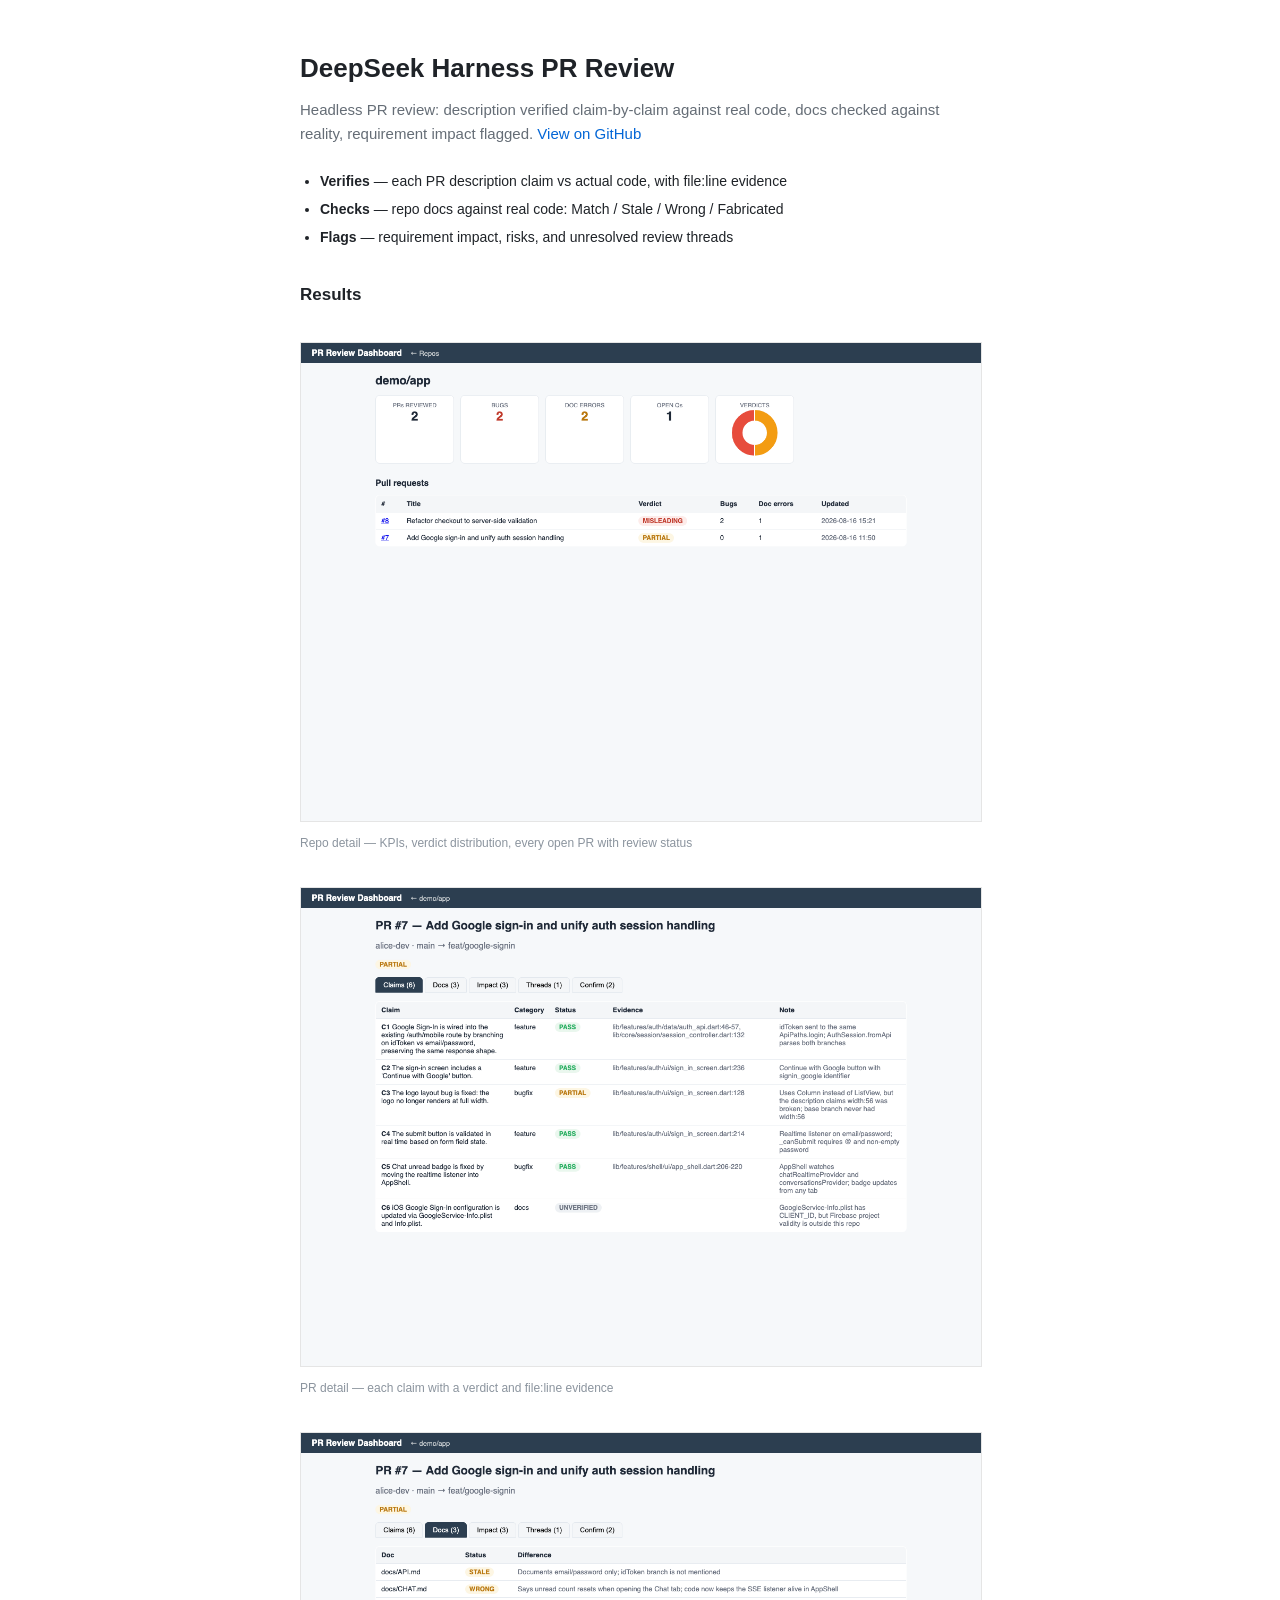
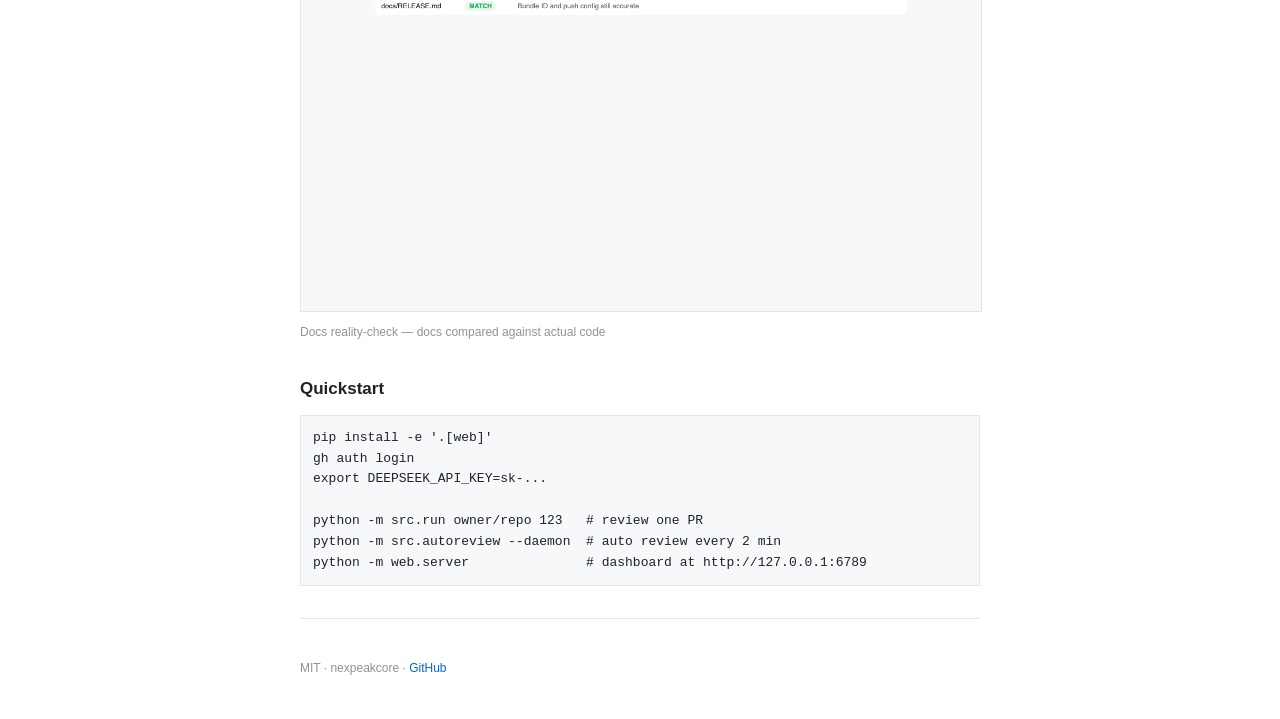
==== docs/index.html @ daf909d9 "docs: minimal landing page (bare system style)" ====
<!DOCTYPE html>
<html lang="en">
<head>
<meta charset="utf-8">
<meta name="viewport" content="width=device-width, initial-scale=1">
<title>DeepSeek Harness PR Review</title>
<meta name="description" content="Headless PR review: description verified claim-by-claim against real code, docs checked against reality, requirement impact flagged.">
<style>
body { margin: 0 auto; max-width: 680px; padding: 48px 20px 40px;
       font-family: -apple-system, "Segoe UI", Roboto, sans-serif;
       color: #1f2328; line-height: 1.6; }
a { color: #0366d6; text-decoration: none; }
a:hover { text-decoration: underline; }
h1 { font-size: 26px; font-weight: 600; margin: 0; }
.tagline { font-size: 15px; color: #656d76; margin: 8px 0 16px; }
ul { margin: 24px 0 0; padding-left: 20px; font-size: 14px; }
li { margin: 6px 0; }
img { max-width: 100%; margin-top: 10px; border: 1px solid #e5e5e5; }
figure { margin: 24px 0 0; }
figcaption { font-size: 12px; color: #8b949e; margin-top: 4px; }
pre { background: #f6f8fa; border: 1px solid #e5e5e5; padding: 12px;
      overflow-x: auto; font-size: 13px; }
code { font-family: ui-monospace, SFMono-Regular, Menlo, monospace; }
hr { border: none; border-top: 1px solid #e5e5e5; margin: 32px 0; }
footer { margin-top: 40px; font-size: 12px; color: #8b949e; }
h2 { font-size: 17px; font-weight: 600; margin: 32px 0 8px; }
</style>
</head>
<body>

<h1>DeepSeek Harness PR Review</h1>
<p class="tagline">Headless PR review: description verified claim-by-claim against
real code, docs checked against reality, requirement impact flagged.
<a href="https://github.com/nexpeakcore/deepseek-harness-pr-review">View on GitHub</a></p>

<ul>
  <li><b>Verifies</b> — each PR description claim vs actual code, with file:line evidence</li>
  <li><b>Checks</b> — repo docs against real code: Match / Stale / Wrong / Fabricated</li>
  <li><b>Flags</b> — requirement impact, risks, and unresolved review threads</li>
</ul>

<h2>Results</h2>

<figure>
  <img src="screenshots/repo-detail.png" alt="Repo detail: KPIs, verdict donut, open PRs with review status">
  <figcaption>Repo detail — KPIs, verdict distribution, every open PR with review status</figcaption>
</figure>

<figure>
  <img src="screenshots/pr-claims.png" alt="PR detail: claims with verdicts and evidence">
  <figcaption>PR detail — each claim with a verdict and file:line evidence</figcaption>
</figure>

<figure>
  <img src="screenshots/pr-docs.png" alt="Docs reality check tab">
  <figcaption>Docs reality-check — docs compared against actual code</figcaption>
</figure>

<h2>Quickstart</h2>

<pre><code>pip install -e '.[web]'
gh auth login
export DEEPSEEK_API_KEY=sk-...

python -m src.run owner/repo 123   # review one PR
python -m src.autoreview --daemon  # auto review every 2 min
python -m web.server               # dashboard at http://127.0.0.1:6789</code></pre>

<hr>

<footer>MIT · nexpeakcore · <a href="https://github.com/nexpeakcore/deepseek-harness-pr-review">GitHub</a></footer>

</body>
</html>
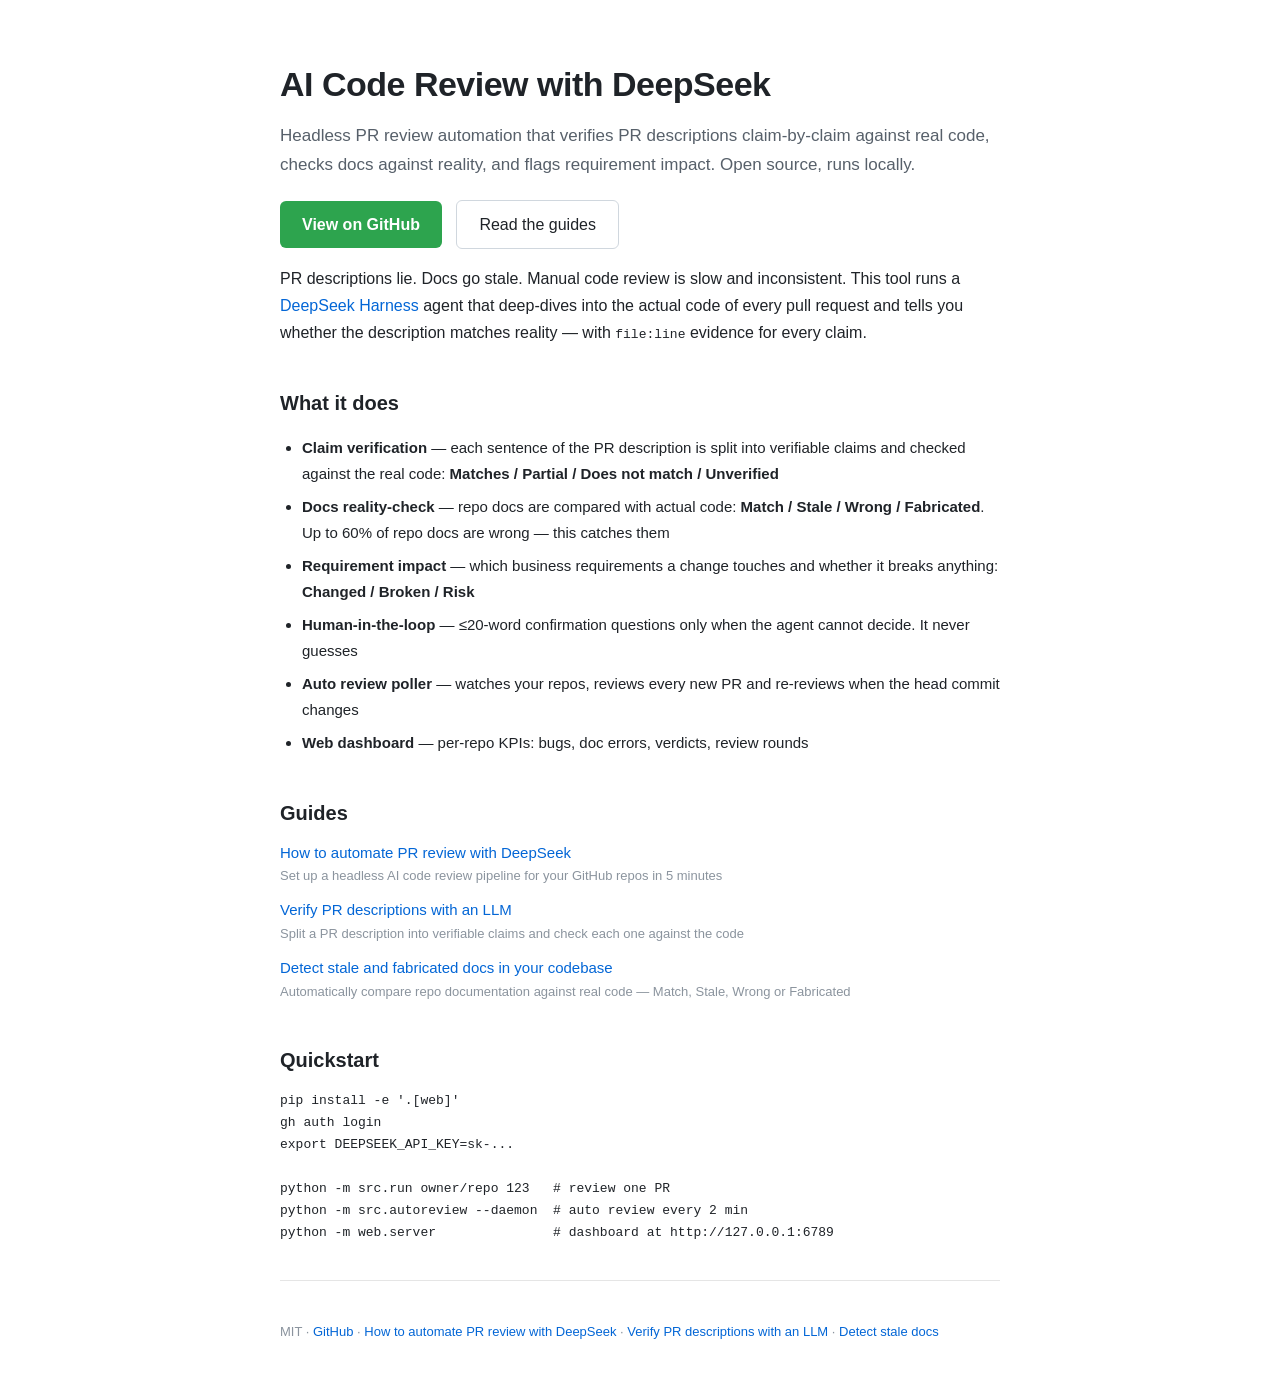
==== commit d0335a8b: "seo: SEO landing + 3 keyword guides + sitemap + robots" ====
--- a/docs/index.html
+++ b/docs/index.html
@@ -3,61 +3,82 @@
 <head>
 <meta charset="utf-8">
 <meta name="viewport" content="width=device-width, initial-scale=1">
-<title>DeepSeek Harness PR Review</title>
-<meta name="description" content="Headless PR review: description verified claim-by-claim against real code, docs checked against reality, requirement impact flagged.">
+<title>AI Code Review with DeepSeek — Headless PR Review Automation</title>
+<meta name="description" content="AI code review with DeepSeek: headless PR review automation that verifies PR descriptions claim-by-claim against real code, checks docs against reality, and flags requirement impact. Open source, runs locally.">
+<meta name="keywords" content="deepseek code review, deepseek pr review, ai pr review, ai code review tool, llm code review automation, headless code review, code review with deepseek">
+<meta property="og:title" content="AI Code Review with DeepSeek — Headless PR Review Automation">
+<meta property="og:description" content="Verify PR descriptions claim-by-claim against real code. Detect stale and fabricated docs. Flag requirement impact. Open source.">
+<meta property="og:type" content="website">
+<meta property="og:url" content="https://nexpeakcore.github.io/deepseek-harness-pr-review/">
+<link rel="canonical" href="https://nexpeakcore.github.io/deepseek-harness-pr-review/">
 <style>
-body { margin: 0 auto; max-width: 680px; padding: 48px 20px 40px;
+body { margin: 0 auto; max-width: 720px; padding: 56px 24px 48px;
        font-family: -apple-system, "Segoe UI", Roboto, sans-serif;
-       color: #1f2328; line-height: 1.6; }
+       color: #1f2328; line-height: 1.7; }
 a { color: #0366d6; text-decoration: none; }
 a:hover { text-decoration: underline; }
-h1 { font-size: 26px; font-weight: 600; margin: 0; }
-.tagline { font-size: 15px; color: #656d76; margin: 8px 0 16px; }
-ul { margin: 24px 0 0; padding-left: 20px; font-size: 14px; }
-li { margin: 6px 0; }
-img { max-width: 100%; margin-top: 10px; border: 1px solid #e5e5e5; }
-figure { margin: 24px 0 0; }
-figcaption { font-size: 12px; color: #8b949e; margin-top: 4px; }
-pre { background: #f6f8fa; border: 1px solid #e5e5e5; padding: 12px;
-      overflow-x: auto; font-size: 13px; }
-code { font-family: ui-monospace, SFMono-Regular, Menlo, monospace; }
-hr { border: none; border-top: 1px solid #e5e5e5; margin: 32px 0; }
-footer { margin-top: 40px; font-size: 12px; color: #8b949e; }
-h2 { font-size: 17px; font-weight: 600; margin: 32px 0 8px; }
+h1 { font-size: 34px; font-weight: 700; margin: 0 0 8px; letter-spacing: -0.5px; }
+h2 { font-size: 20px; font-weight: 600; margin: 40px 0 10px; }
+.tagline { font-size: 17px; color: #57606a; margin: 0 0 20px; }
+.cta { display: inline-block; background: #2da44e; color: #fff; font-weight: 600;
+       padding: 10px 22px; border-radius: 6px; margin-right: 10px; }
+.cta:hover { text-decoration: none; background: #2c974b; }
+.cta-gh { display: inline-block; border: 1px solid #d0d7de; padding: 10px 22px;
+          border-radius: 6px; color: #1f2328; font-weight: 500; }
+ul { padding-left: 22px; font-size: 15px; }
+li { margin: 8px 0; }
+.guide-list a { font-size: 15px; display: block; margin: 10px 0; }
+.guide-list small { color: #8b949e; display: block; font-size: 13px; }
+img { max-width: 100%; margin: 16px 0 4px; border: 1px solid #e5e5e5; }
+figcaption { font-size: 12px; color: #8b949e; }
+hr { border: none; border-top: 1px solid #e5e5e5; margin: 36px 0; }
+footer { margin-top: 40px; font-size: 13px; color: #8b949e; }
 </style>
 </head>
 <body>
 
-<h1>DeepSeek Harness PR Review</h1>
-<p class="tagline">Headless PR review: description verified claim-by-claim against
-real code, docs checked against reality, requirement impact flagged.
-<a href="https://github.com/nexpeakcore/deepseek-harness-pr-review">View on GitHub</a></p>
+<h1>AI Code Review with DeepSeek</h1>
+<p class="tagline">Headless PR review automation that verifies PR descriptions
+claim-by-claim against real code, checks docs against reality, and flags
+requirement impact. Open source, runs locally.</p>
 
+<p>
+  <a class="cta" href="https://github.com/nexpeakcore/deepseek-harness-pr-review">View on GitHub</a>
+  <a class="cta-gh" href="#guides">Read the guides</a>
+</p>
+
+<p>PR descriptions lie. Docs go stale. Manual code review is slow and
+inconsistent. This tool runs a <a href="https://deepseek.com/harness/en/">DeepSeek Harness</a>
+agent that deep-dives into the actual code of every pull request and tells you
+whether the description matches reality — with <code>file:line</code> evidence
+for every claim.</p>
+
+<h2>What it does</h2>
 <ul>
-  <li><b>Verifies</b> — each PR description claim vs actual code, with file:line evidence</li>
-  <li><b>Checks</b> — repo docs against real code: Match / Stale / Wrong / Fabricated</li>
-  <li><b>Flags</b> — requirement impact, risks, and unresolved review threads</li>
+  <li><b>Claim verification</b> — each sentence of the PR description is split
+  into verifiable claims and checked against the real code: <b>Matches / Partial
+  / Does not match / Unverified</b></li>
+  <li><b>Docs reality-check</b> — repo docs are compared with actual code:
+  <b>Match / Stale / Wrong / Fabricated</b>. Up to 60% of repo docs are wrong —
+  this catches them</li>
+  <li><b>Requirement impact</b> — which business requirements a change touches
+  and whether it breaks anything: <b>Changed / Broken / Risk</b></li>
+  <li><b>Human-in-the-loop</b> — ≤20-word confirmation questions only when the
+  agent cannot decide. It never guesses</li>
+  <li><b>Auto review poller</b> — watches your repos, reviews every new PR and
+  re-reviews when the head commit changes</li>
+  <li><b>Web dashboard</b> — per-repo KPIs: bugs, doc errors, verdicts, review
+  rounds</li>
 </ul>
 
-<h2>Results</h2>
-
-<figure>
-  <img src="screenshots/repo-detail.png" alt="Repo detail: KPIs, verdict donut, open PRs with review status">
-  <figcaption>Repo detail — KPIs, verdict distribution, every open PR with review status</figcaption>
-</figure>
-
-<figure>
-  <img src="screenshots/pr-claims.png" alt="PR detail: claims with verdicts and evidence">
-  <figcaption>PR detail — each claim with a verdict and file:line evidence</figcaption>
-</figure>
-
-<figure>
-  <img src="screenshots/pr-docs.png" alt="Docs reality check tab">
-  <figcaption>Docs reality-check — docs compared against actual code</figcaption>
-</figure>
+<h2 id="guides">Guides</h2>
+<div class="guide-list">
+  <a href="guide/how-to-automate-pr-review-with-deepseek.html">How to automate PR review with DeepSeek<small>Set up a headless AI code review pipeline for your GitHub repos in 5 minutes</small></a>
+  <a href="guide/verify-pr-descriptions-with-llm.html">Verify PR descriptions with an LLM<small>Split a PR description into verifiable claims and check each one against the code</small></a>
+  <a href="guide/detect-stale-docs-in-codebase.html">Detect stale and fabricated docs in your codebase<small>Automatically compare repo documentation against real code — Match, Stale, Wrong or Fabricated</small></a>
+</div>
 
 <h2>Quickstart</h2>
-
 <pre><code>pip install -e '.[web]'
 gh auth login
 export DEEPSEEK_API_KEY=sk-...
@@ -68,7 +89,10 @@
 
 <hr>
 
-<footer>MIT · nexpeakcore · <a href="https://github.com/nexpeakcore/deepseek-harness-pr-review">GitHub</a></footer>
+<footer>MIT · <a href="https://github.com/nexpeakcore/deepseek-harness-pr-review">GitHub</a> ·
+<a href="guide/how-to-automate-pr-review-with-deepseek.html">How to automate PR review with DeepSeek</a> ·
+<a href="guide/verify-pr-descriptions-with-llm.html">Verify PR descriptions with an LLM</a> ·
+<a href="guide/detect-stale-docs-in-codebase.html">Detect stale docs</a></footer>
 
 </body>
 </html>
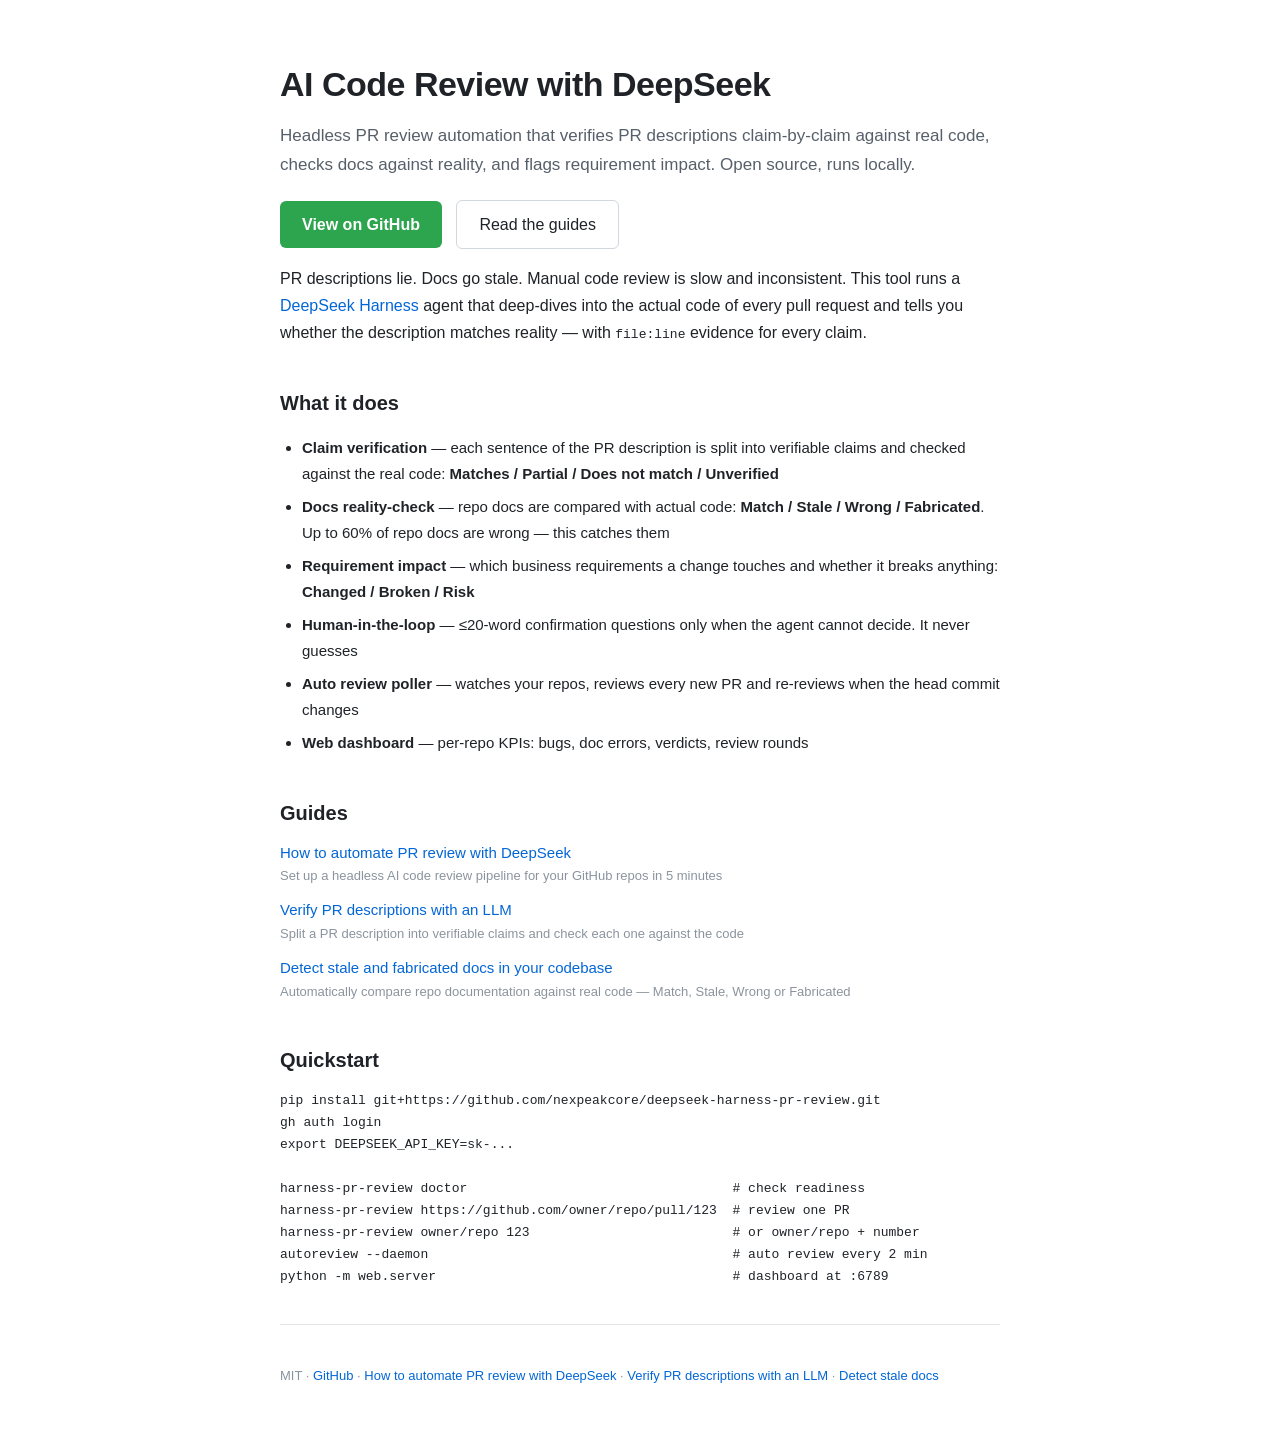
==== commit f9ed9b3b: "docs: update landing quickstart to new CLI" ====
--- a/docs/index.html
+++ b/docs/index.html
@@ -79,13 +79,15 @@
 </div>
 
 <h2>Quickstart</h2>
-<pre><code>pip install -e '.[web]'
+<pre><code>pip install git+https://github.com/nexpeakcore/deepseek-harness-pr-review.git
 gh auth login
 export DEEPSEEK_API_KEY=sk-...
 
-python -m src.run owner/repo 123   # review one PR
-python -m src.autoreview --daemon  # auto review every 2 min
-python -m web.server               # dashboard at http://127.0.0.1:6789</code></pre>
+harness-pr-review doctor                                  # check readiness
+harness-pr-review https://github.com/owner/repo/pull/123  # review one PR
+harness-pr-review owner/repo 123                          # or owner/repo + number
+autoreview --daemon                                       # auto review every 2 min
+python -m web.server                                      # dashboard at :6789</code></pre>
 
 <hr>
 
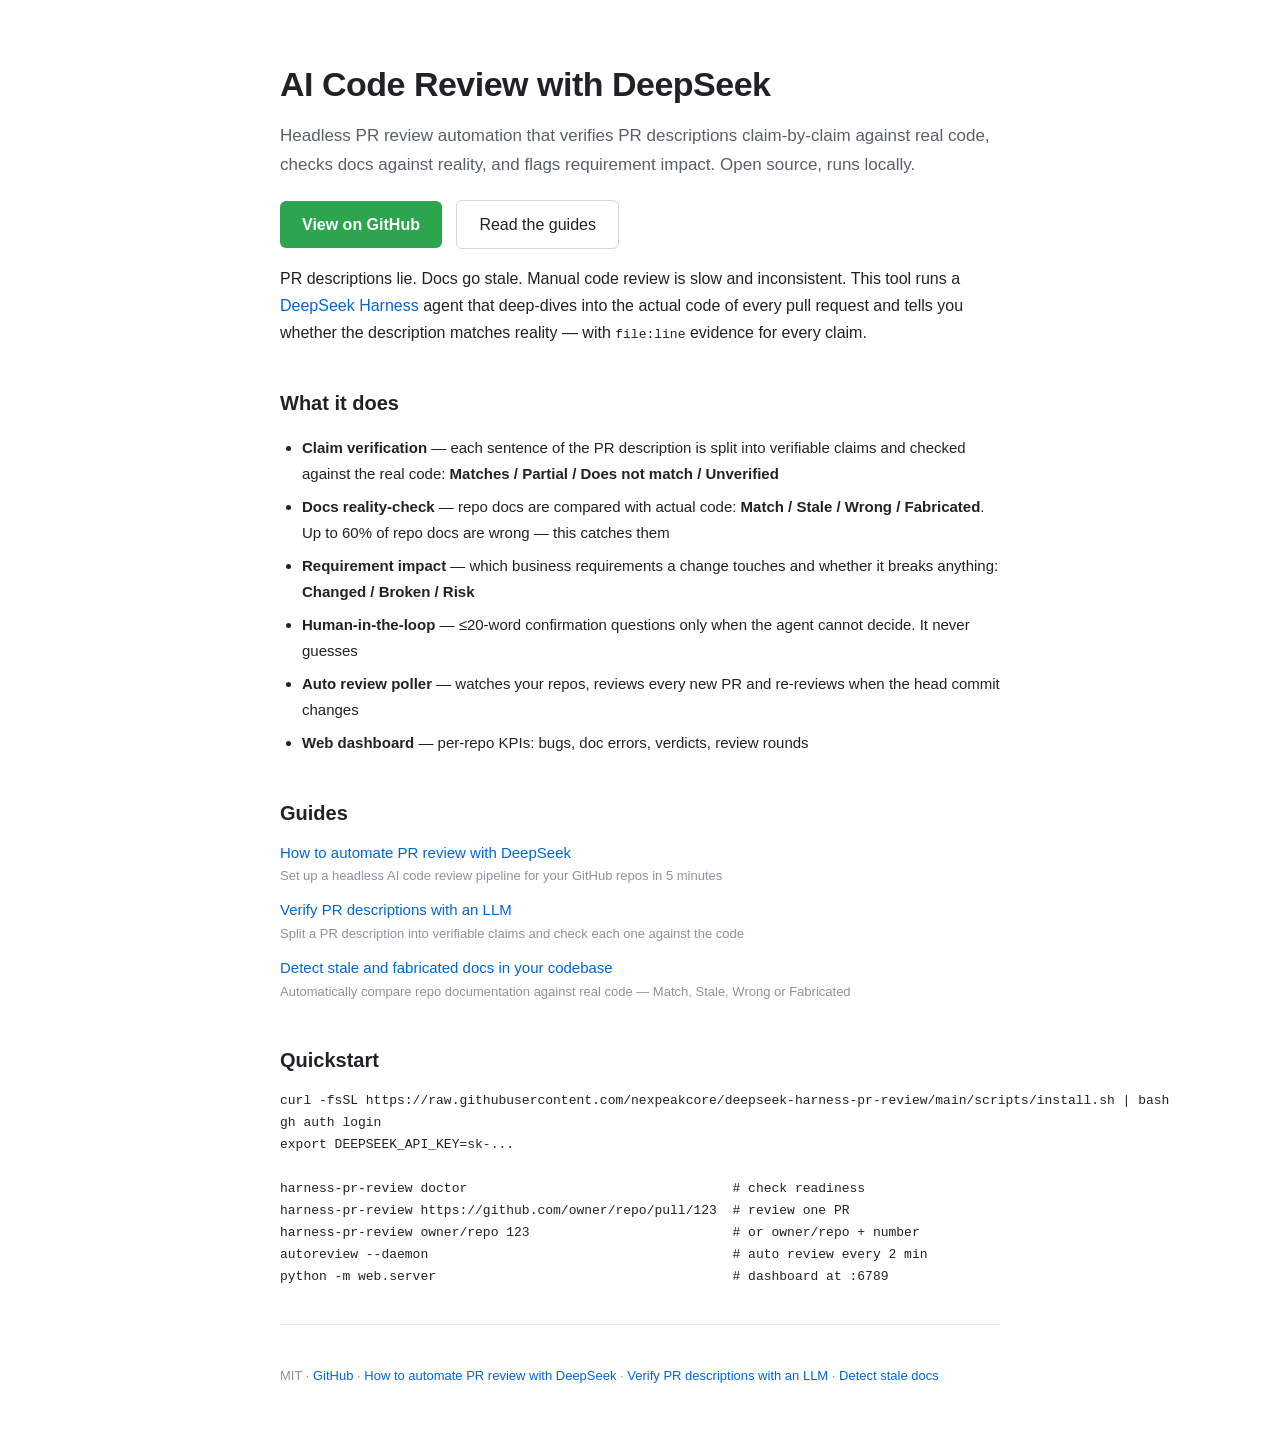
==== commit 2e67f154: "docs: update guides to one-liner install and CLI commands" ====
--- a/docs/index.html
+++ b/docs/index.html
@@ -79,7 +79,7 @@
 </div>
 
 <h2>Quickstart</h2>
-<pre><code>pip install git+https://github.com/nexpeakcore/deepseek-harness-pr-review.git
+<pre><code>curl -fsSL https://raw.githubusercontent.com/nexpeakcore/deepseek-harness-pr-review/main/scripts/install.sh | bash
 gh auth login
 export DEEPSEEK_API_KEY=sk-...
 
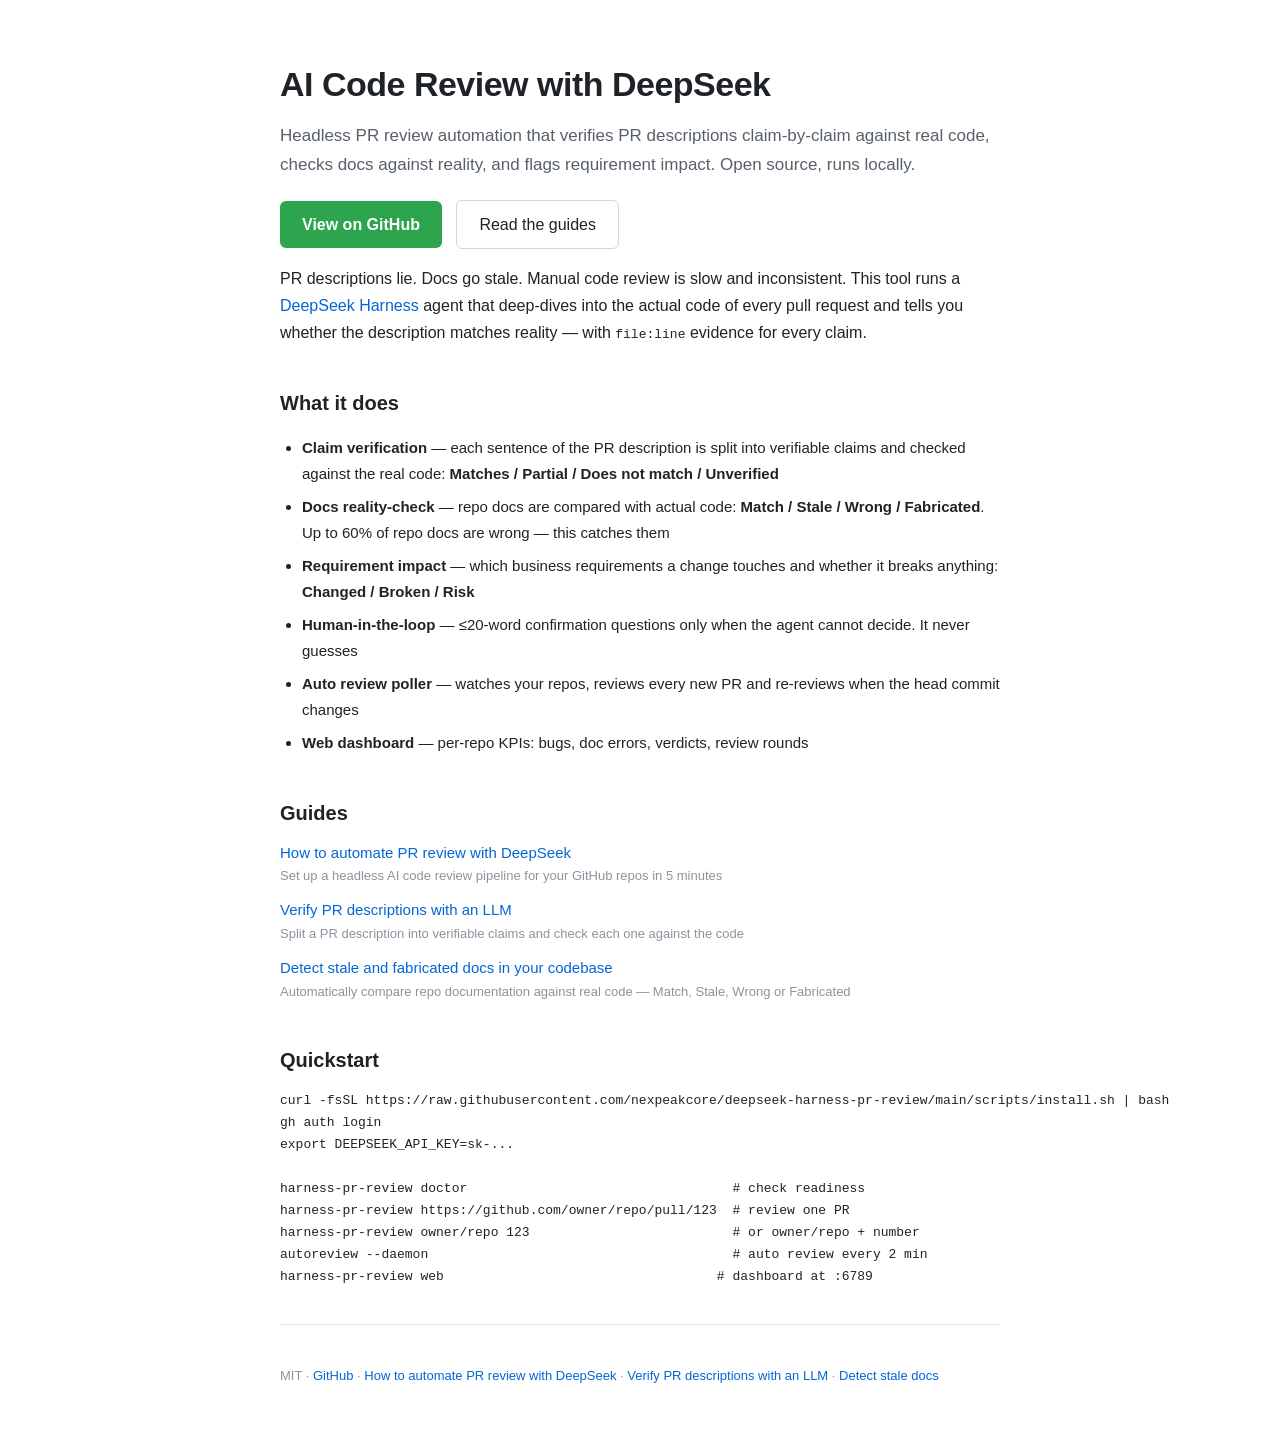
==== commit 454fef69: "docs: use harness-pr-review web command everywhere" ====
--- a/docs/index.html
+++ b/docs/index.html
@@ -87,7 +87,7 @@
 harness-pr-review https://github.com/owner/repo/pull/123  # review one PR
 harness-pr-review owner/repo 123                          # or owner/repo + number
 autoreview --daemon                                       # auto review every 2 min
-python -m web.server                                      # dashboard at :6789</code></pre>
+harness-pr-review web                                   # dashboard at :6789</code></pre>
 
 <hr>
 
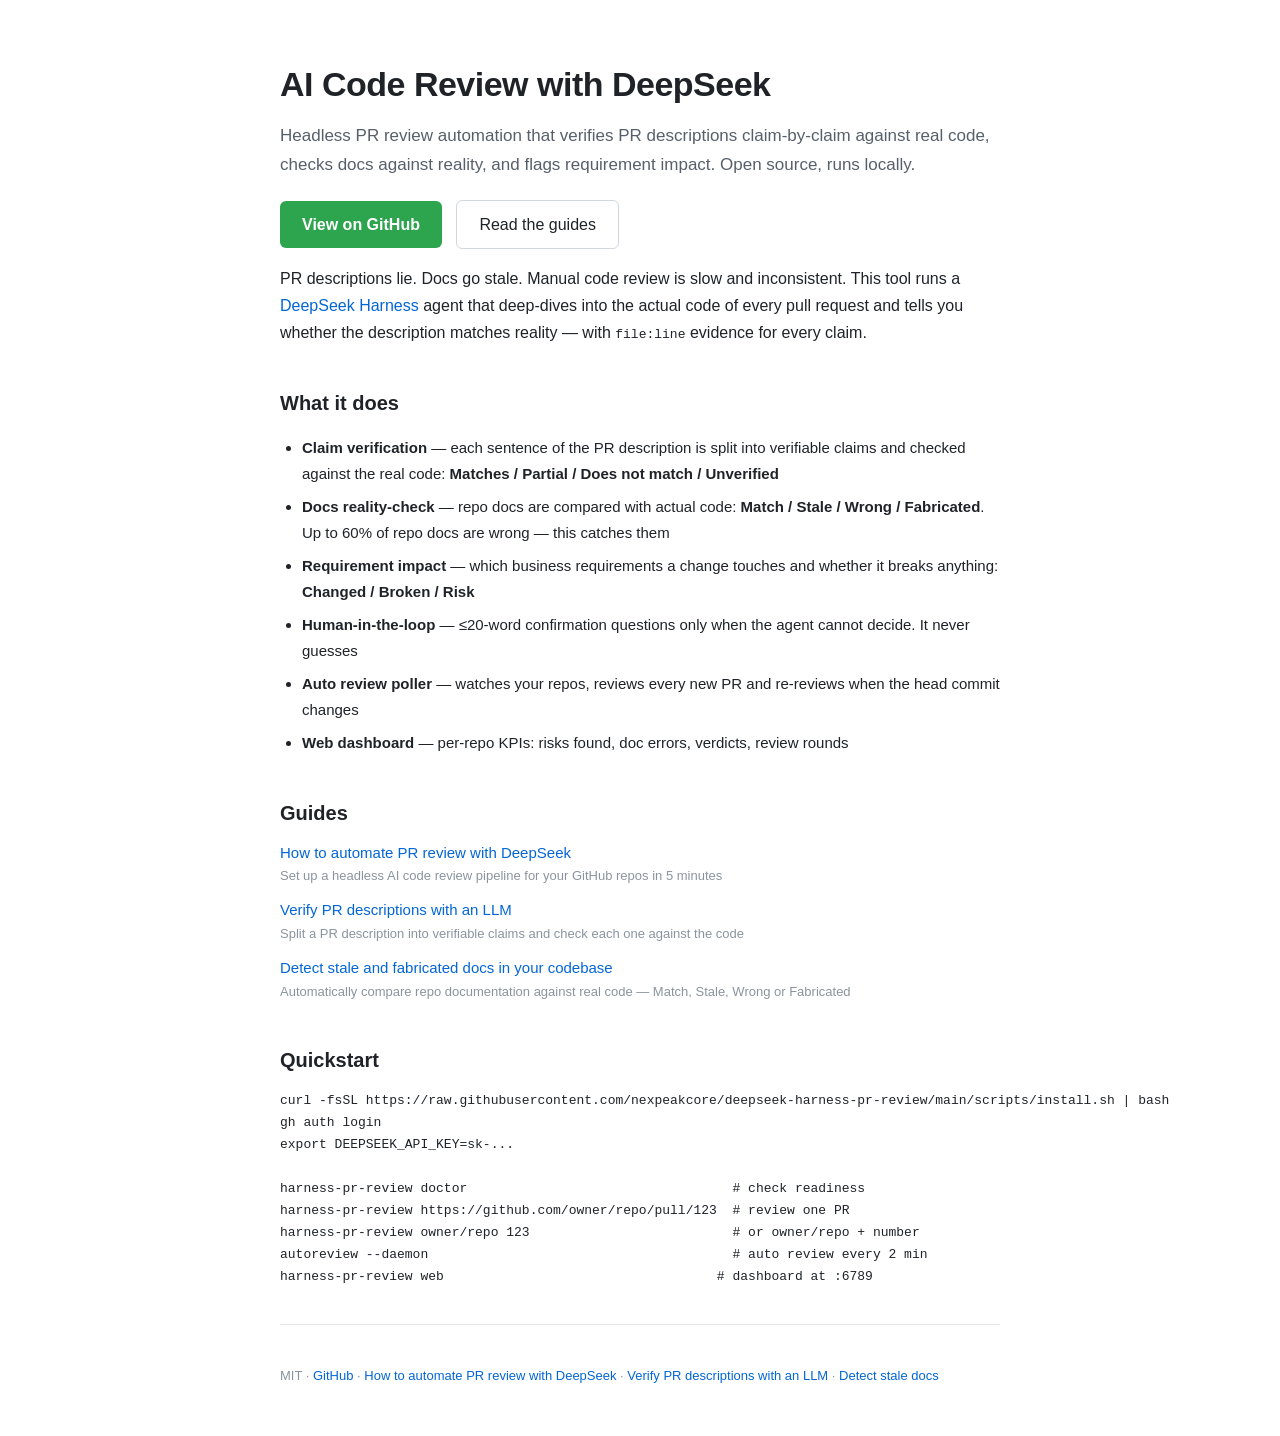
==== commit 3d6f3fbc: "fix: PR page verdict labels, repo list risks wording, refresh screenshots, docs sync" ====
--- a/docs/index.html
+++ b/docs/index.html
@@ -67,7 +67,7 @@
   agent cannot decide. It never guesses</li>
   <li><b>Auto review poller</b> — watches your repos, reviews every new PR and
   re-reviews when the head commit changes</li>
-  <li><b>Web dashboard</b> — per-repo KPIs: bugs, doc errors, verdicts, review
+  <li><b>Web dashboard</b> — per-repo KPIs: risks found, doc errors, verdicts, review
   rounds</li>
 </ul>
 
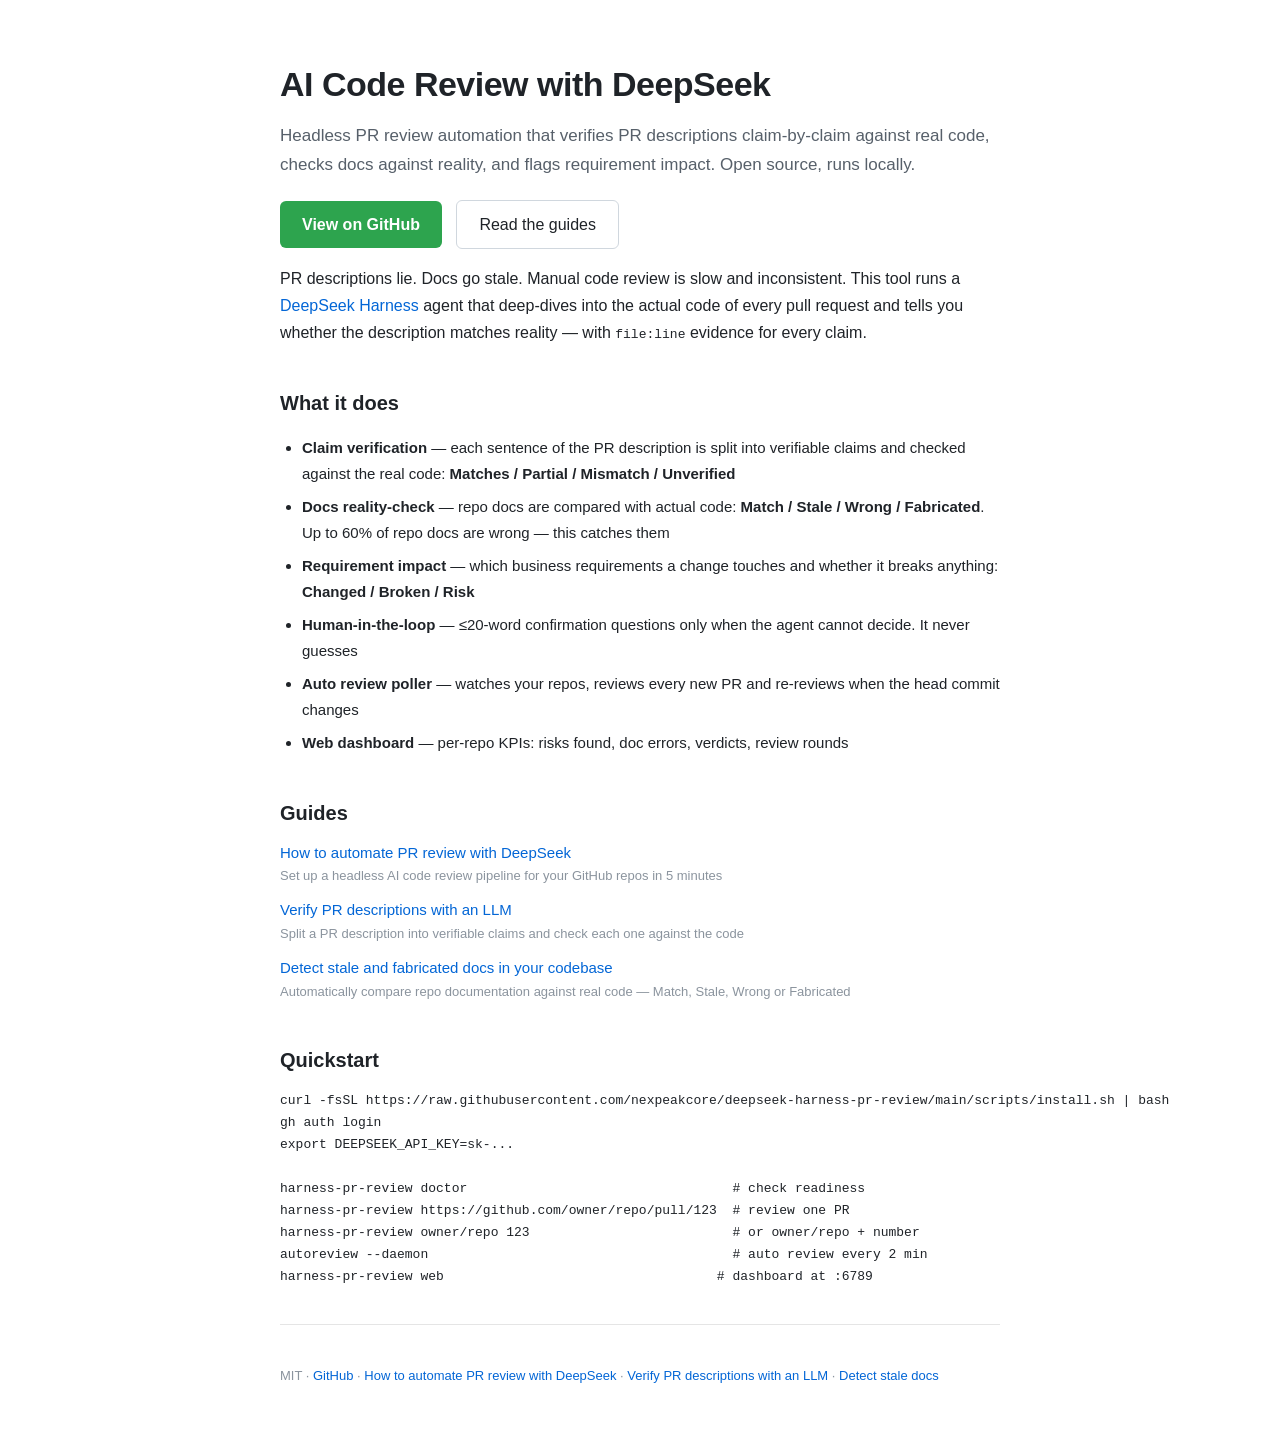
==== commit 88f64784: "docs: use 'Mismatch' status wording in landing and guides" ====
--- a/docs/index.html
+++ b/docs/index.html
@@ -57,7 +57,7 @@
 <ul>
   <li><b>Claim verification</b> — each sentence of the PR description is split
   into verifiable claims and checked against the real code: <b>Matches / Partial
-  / Does not match / Unverified</b></li>
+  / Mismatch / Unverified</b></li>
   <li><b>Docs reality-check</b> — repo docs are compared with actual code:
   <b>Match / Stale / Wrong / Fabricated</b>. Up to 60% of repo docs are wrong —
   this catches them</li>
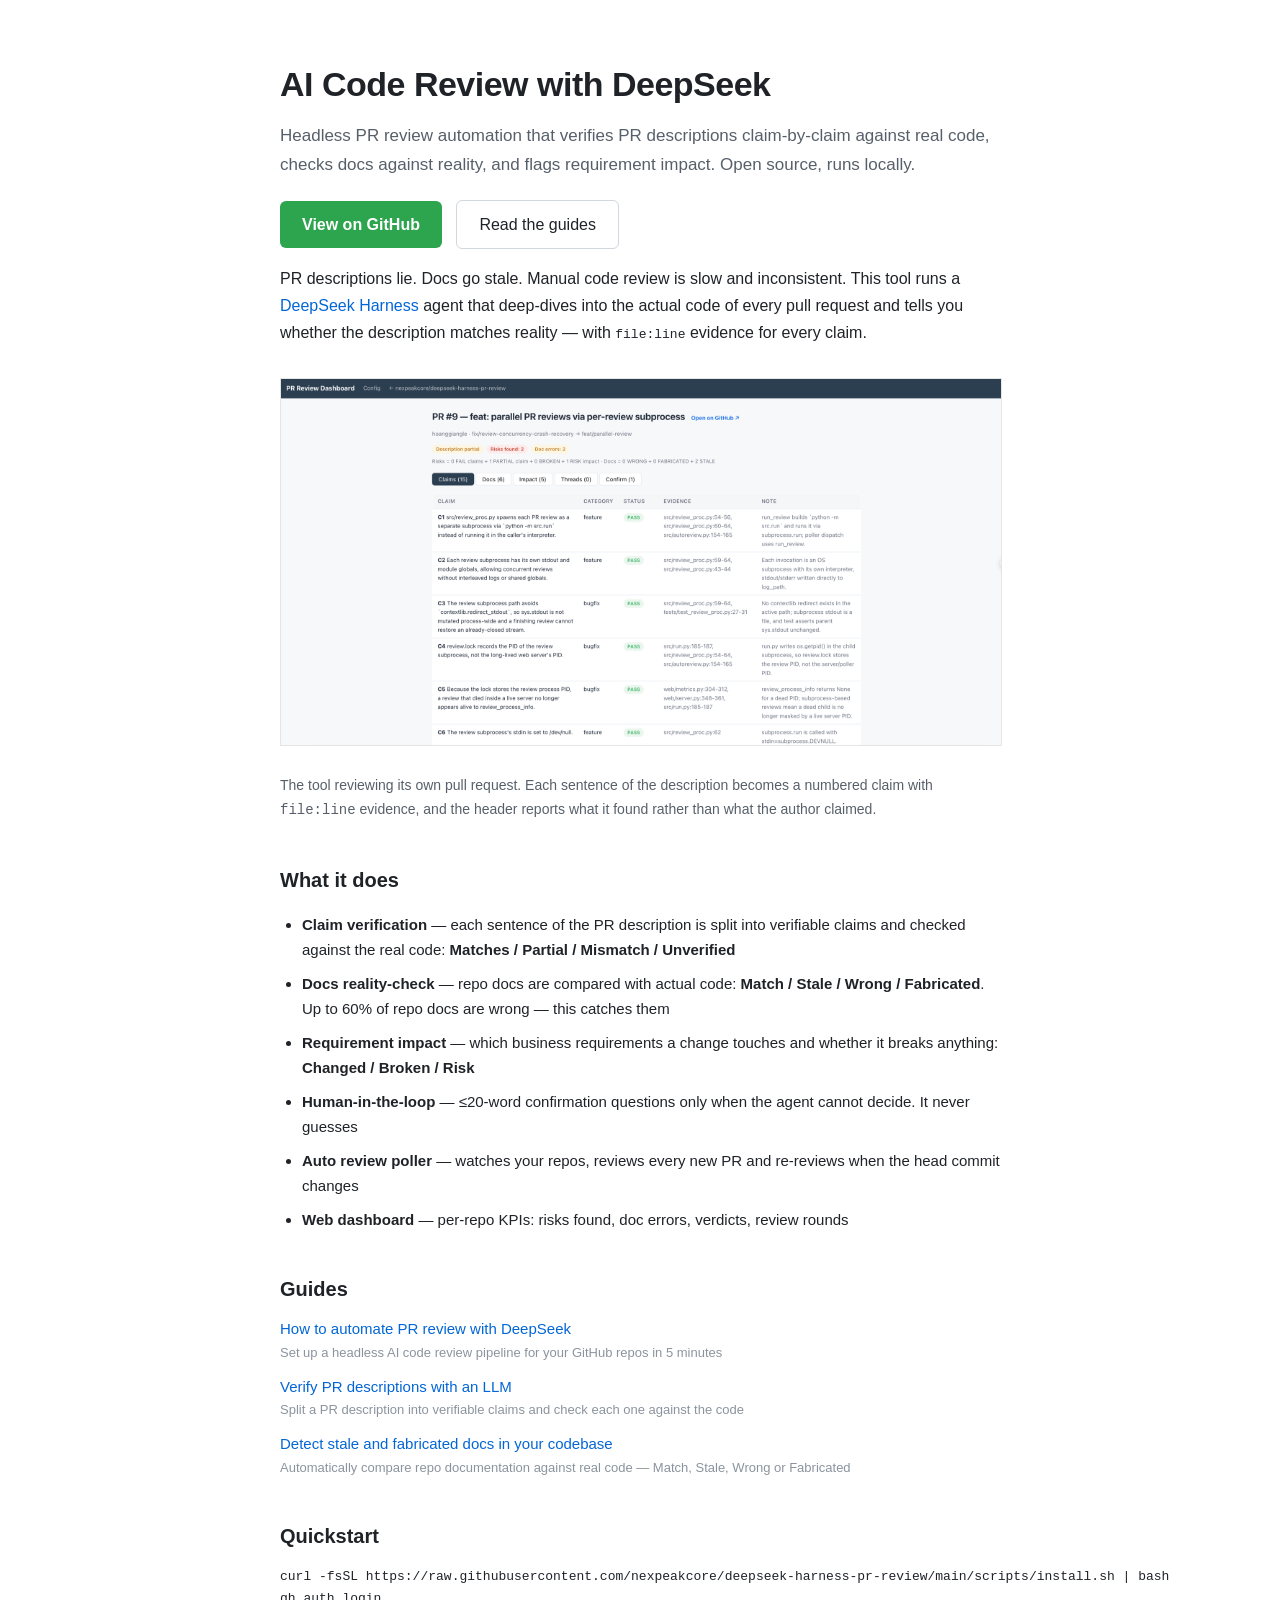
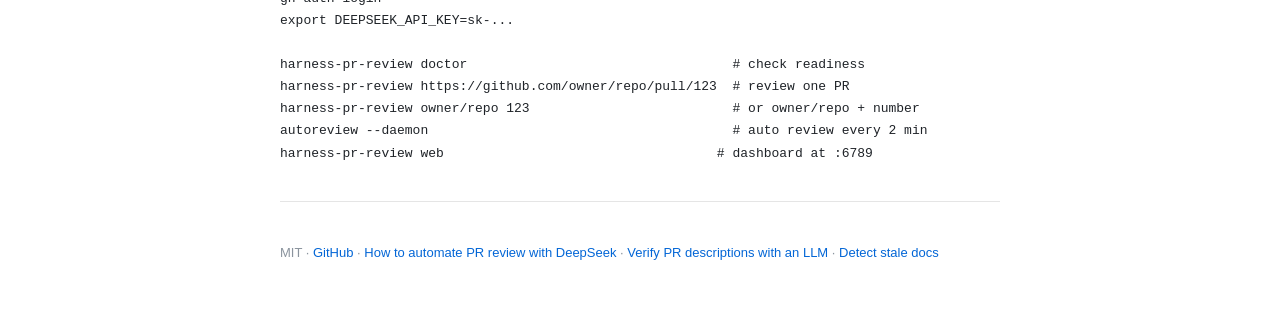
==== commit 775dbb07: "Fix/review concurrency crash recovery (#10) * feat: parallel PR reviews via per-review subprocess  R" ====
--- a/docs/index.html
+++ b/docs/index.html
@@ -29,7 +29,8 @@
 li { margin: 8px 0; }
 .guide-list a { font-size: 15px; display: block; margin: 10px 0; }
 .guide-list small { color: #8b949e; display: block; font-size: 13px; }
-img { max-width: 100%; margin: 16px 0 4px; border: 1px solid #e5e5e5; }
+img { max-width: 100%; height: auto; margin: 16px 0 4px; border: 1px solid #e5e5e5; }
+.caption { font-size: 14px; color: #57606a; margin: 0 0 24px; }
 figcaption { font-size: 12px; color: #8b949e; }
 hr { border: none; border-top: 1px solid #e5e5e5; margin: 36px 0; }
 footer { margin-top: 40px; font-size: 13px; color: #8b949e; }
@@ -52,6 +53,17 @@
 agent that deep-dives into the actual code of every pull request and tells you
 whether the description matches reality — with <code>file:line</code> evidence
 for every claim.</p>
+
+<p>
+  <a href="screenshots/dashboard-demo.png">
+    <img src="screenshots/dashboard-demo.png" width="2000" height="1015"
+         alt="PR review dashboard showing each claim from a PR description checked against real code with file:line evidence"
+         loading="lazy">
+  </a>
+</p>
+<p class="caption">The tool reviewing its own pull request. Each sentence of the
+description becomes a numbered claim with <code>file:line</code> evidence, and
+the header reports what it found rather than what the author claimed.</p>
 
 <h2>What it does</h2>
 <ul>
